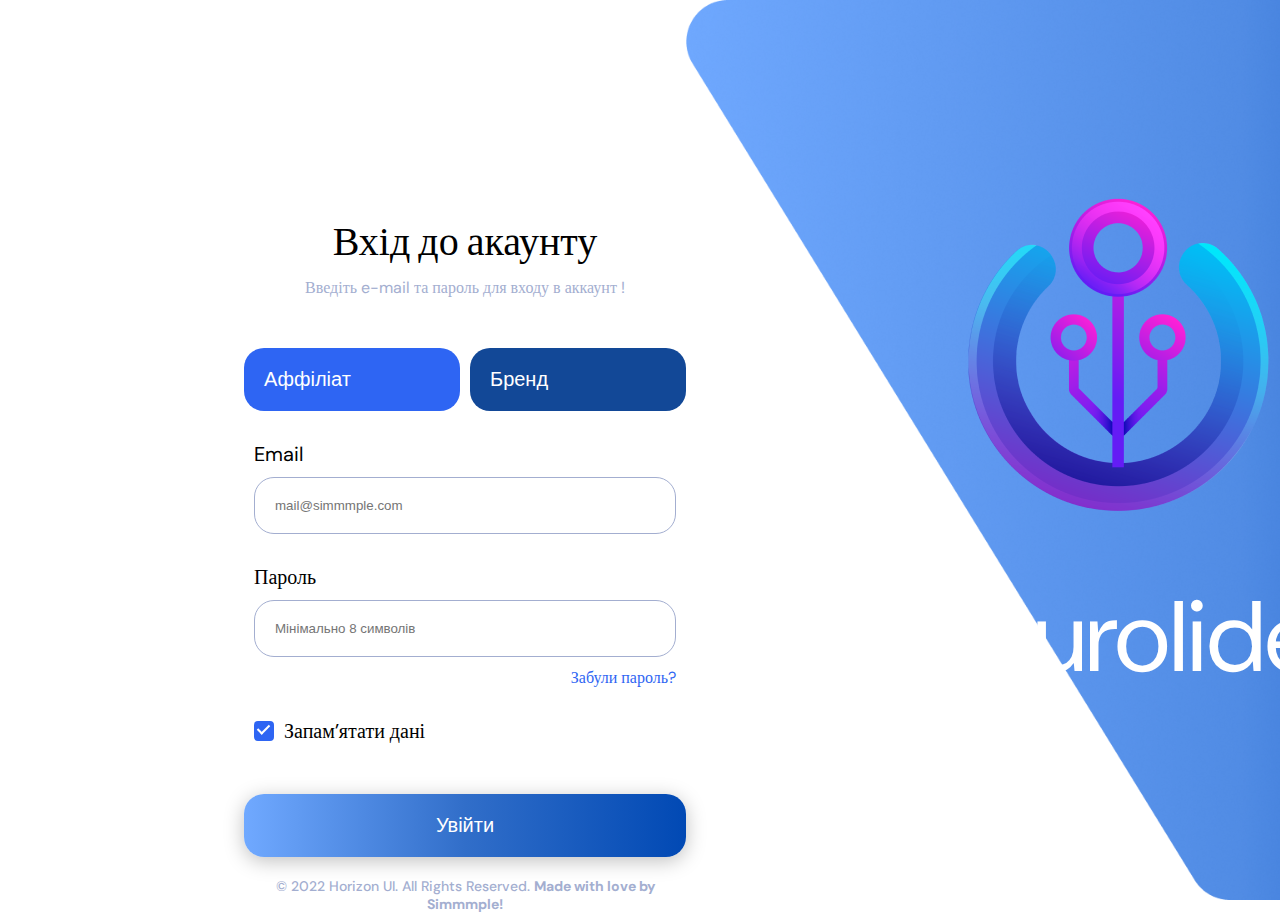
==== index.html @ 5d364bd2 "1 day" ====
<!DOCTYPE html>
<html lang="en">

<head>
    <meta charset="UTF-8">
    <meta name="viewport" content="width=device-width, initial-scale=1.0">
    <link rel="stylesheet" href="assets/css/auth.css">
    <title>Neurolide | Авторизація</title>
</head>

<body>

    <section class="auth">
        <div class="auth_block">
            <div class="auth_block-header">
                <h1>Вхід до акаунту</h1>
                <h5>Введіть e-mail та пароль для входу в аккаунт !</h5>
            </div>
            <div class="auth_block-select">
                <button class="btn_1 active">Аффіліат</button>
                <button class="btn_1 ">Бренд</button>
            </div>
            <div class="auth_block-form">
                <div class="email_input form">
                    <label for="email">Email</label>
                    <input type="email" id="email" placeholder="mail@simmmple.com">
                </div>
                <div class="paswd_input form">

                    <label for="pswd">Пароль</label>
                    <input type="password" id="pswd" placeholder="Мінімально 8 символів">
                    <span>Забули пароль?</span>
                </div>
                <div class="checkbox_input ">
                    <input type="checkbox" checked="checked" id="saveme" class="checkbox">
                    <label for="saveme">Запам’ятати дані
                    </label>

                </div>

            </div>
            <div class="auth_block-submtit">
                <button class="btn_submit">Увійти</button>
                <span>© 2022 Horizon UI. All Rights Reserved. <b>Made with love by Simmmple!</b></span>
            </div>
        </div>

        <div class="auth_logo">
            <div class="auth_backgorund">

            </div>
            <div class="logo"><img src="assets/img/mainLogo.png" alt="">
                <h1>Neurolide</h1>
            </div>

        </div>
    </section>

</body>

</html>
---- assets/css/auth.css ----
@import url("https://fonts.googleapis.com/css2?family=DM+Sans:ital,opsz,wght@0,9..40,100..1000;1,9..40,100..1000&display=swap");
* {
  margin: 0;
}

:-webkit-any(article, aside, nav, section) h1 {
  font-size: 1.5em;
  margin-block-start: 0;
  margin-block-end: 0;
}

body {
  font-family: Dm Sans !important;
}

.auth {
  width: 100%;
  height: 100vh;
  display: flex;
}

.auth .auth_block {
  display: flex;
  flex-direction: column;
  align-items: center;
  margin-top: 215px;
  margin-left: 244px;
}

.auth .auth_block .auth_block-header {
  margin-bottom: 50px;
}

.auth .auth_block .auth_block-header h1 {
  font-size: 40px;
  text-align: center;
  font-weight: 500;
}

.auth .auth_block .auth_block-header h5 {
  text-align: center;
  margin-top: 10px;
  font-weight: 400;
  font-size: 16px;
  color: #a3aed0;
}

.auth .auth_block .auth_block-select {
  display: flex;
  align-items: center;
  gap: 0 10px;
  margin-bottom: 30px;
}

.auth .auth_block .auth_block-select .btn_1 {
  padding: 20px;
  color: #fff;
  width: 216px;
  text-align: left;
  border-radius: 20px;
  background-color: #124897;
  outline: none;
  border: none;
  font-weight: 400;
  font-size: 20px;
  cursor: pointer;
}

.auth .auth_block .auth_block-select .active {
  background-color: #2e65f3;
}

.auth .auth_block .auth_block-form {
  display: flex;
  flex-direction: column;
  align-items: flex-start;
  margin-bottom: 50px;
}

.auth .auth_block .auth_block-form .form {
  display: flex;
  flex-direction: column;
}

.auth .auth_block .auth_block-form .form label {
  font-size: 20px;
}

.auth .auth_block .auth_block-form .form input {
  margin-top: 10px;
  width: 380px;
  padding: 20px;
  border-radius: 20px;
  outline: none;
  border: 1px solid #a3aed0;
}

.auth .auth_block .auth_block-form .paswd_input {
  margin: 30px 0;
}

.auth .auth_block .auth_block-form .paswd_input span {
  margin-top: 10px;
  text-align: right;
  font-size: 16px;
  color: #2e65f3;
}

.auth .auth_block .auth_block-form .checkbox_input {
  display: flex;
  align-items: center;
}

.auth .auth_block .auth_block-form .checkbox_input label {
  font-size: 20px;
}

.auth .auth_block .auth_block-form .checkbox_input .checkbox {
  display: none;
}

.auth .auth_block .auth_block-form .checkbox_input .checkbox + label {
  position: relative;
  padding-left: 30px;
  cursor: pointer;
}

.auth .auth_block .auth_block-form .checkbox_input .checkbox + label::before {
  content: "";
  position: absolute;
  left: 0;
  top: 50%;
  transform: translateY(-50%);
  width: 20px;
  height: 20px;
  background-color: #fff;
  border: 2px solid #2e65f3;
  border-radius: 4px;
  box-sizing: border-box;
  transition: background-color 0.3s, border-color 0.3s;
}

.auth .auth_block .auth_block-form .checkbox_input .checkbox + label::after {
  content: "";
  position: absolute;
  left: 6px;
  top: 10px;
  transform: translateY(-50%) rotate(45deg);
  width: 5px;
  height: 10px;
  border: solid #fff;
  border-width: 0 2px 2px 0;
  opacity: 0;
  transition: opacity 0.3s;
}

.auth .auth_block .auth_block-form .checkbox_input .checkbox:checked + label::before {
  background-color: #2e65f3;
  border-color: #2e65f3;
}

.auth .auth_block .auth_block-form .checkbox_input .checkbox:checked + label::after {
  opacity: 1;
}

.auth .auth_block .auth_block-submtit {
  display: flex;
  flex-direction: column;
}

.auth .auth_block .auth_block-submtit .btn_submit {
  background: linear-gradient(90deg, #70a9ff 0%, #316ec9 50%, #0149b4 100%);
  box-shadow: 0px 4px 20px 0px rgba(0, 0, 0, 0.25);
  padding: 20px 50px 20px 50px;
  border-radius: 20px;
  color: #fff;
  outline: none;
  border: none;
  margin-bottom: 20px;
  width: 100%;
  font-size: 20px;
}

.auth .auth_block .auth_block-submtit span {
  font-weight: 500;
  font-size: 14px;
  text-align: center;
  color: #a3aed0;
}

.auth .auth_logo {
  width: 100%;
  display: flex;
  justify-content: center;
  align-items: center;
  position: relative;
}

.auth .auth_logo .auth_backgorund {
  background: url(../img/auth_background.png);
  background-repeat: no-repeat;
  background-size: cover;
  width: 100%;
  height: 100%;
  position: absolute;
  right: 0;
}

.auth .auth_logo .logo {
  display: flex;
  align-items: center;
  flex-direction: column;
  z-index: 2;
  margin-right: -270px;
}

.auth .auth_logo .logo h1 {
  margin-top: 60px;
  font-size: 100px;
  font-weight: 400;
  color: #fff;
}
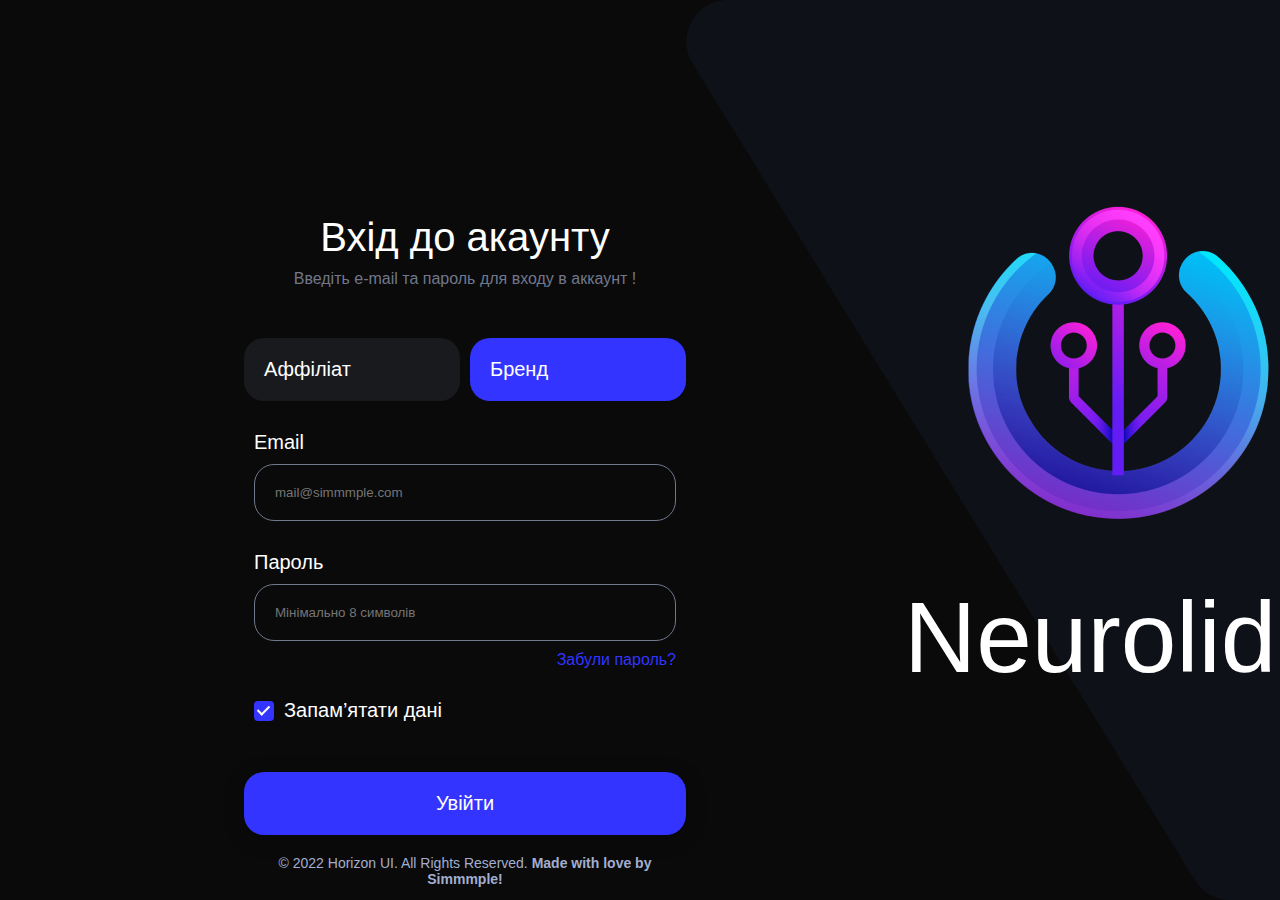
==== commit b140218d: "mini update" ====
--- a/index.html
+++ b/index.html
@@ -17,8 +17,10 @@
                 <h5>Введіть e-mail та пароль для входу в аккаунт !</h5>
             </div>
             <div class="auth_block-select">
-                <button class="btn_1 active">Аффіліат</button>
-                <button class="btn_1 ">Бренд</button>
+                <a href="reg_index.html"> <button class="btn_1 ">Аффіліат</button>
+                </a>
+                <a href="index.html"> <button class="btn_1 active">Бренд</button>
+                </a>
             </div>
             <div class="auth_block-form">
                 <div class="email_input form">
@@ -40,7 +42,8 @@
 
             </div>
             <div class="auth_block-submtit">
-                <button class="btn_submit">Увійти</button>
+                <a href="manager.html"> <button class="btn_submit">Увійти</button></a>
+
                 <span>© 2022 Horizon UI. All Rights Reserved. <b>Made with love by Simmmple!</b></span>
             </div>
         </div>
--- a/assets/css/auth.css
+++ b/assets/css/auth.css
@@ -1,6 +1,17 @@
-@import url("https://fonts.googleapis.com/css2?family=DM+Sans:ital,opsz,wght@0,9..40,100..1000;1,9..40,100..1000&display=swap");
 * {
   margin: 0;
+}
+
+@font-face {
+  font-family: "DM Sans", sans-serif;
+  src: url("https://fonts.googleapis.com/css2?family=DM+Sans:ital,opsz,wght@0,9..40,100..1000;1,9..40,100..1000&display=swap");
+  font-style: normal;
+}
+
+@font-face {
+  font-family: "Public Sans", sans-serif;
+  src: url("https://fonts.googleapis.com/css2?family=Public+Sans:ital,wght@0,100..900;1,100..900&display=swap");
+  font-style: normal;
 }
 
 :-webkit-any(article, aside, nav, section) h1 {
@@ -10,7 +21,8 @@
 }
 
 body {
-  font-family: Dm Sans !important;
+  font-family: "DM Sans", sans-serif;
+  background: #0a0a0a;
 }
 
 .auth {
@@ -35,6 +47,7 @@
   font-size: 40px;
   text-align: center;
   font-weight: 500;
+  color: #fff;
 }
 
 .auth .auth_block .auth_block-header h5 {
@@ -42,7 +55,7 @@
   margin-top: 10px;
   font-weight: 400;
   font-size: 16px;
-  color: #a3aed0;
+  color: #71788c;
 }
 
 .auth .auth_block .auth_block-select {
@@ -58,7 +71,7 @@
   width: 216px;
   text-align: left;
   border-radius: 20px;
-  background-color: #124897;
+  background: #181a1e;
   outline: none;
   border: none;
   font-weight: 400;
@@ -67,7 +80,7 @@
 }
 
 .auth .auth_block .auth_block-select .active {
-  background-color: #2e65f3;
+  background: #3334ff;
 }
 
 .auth .auth_block .auth_block-form {
@@ -84,15 +97,17 @@
 
 .auth .auth_block .auth_block-form .form label {
   font-size: 20px;
+  color: #fff;
 }
 
 .auth .auth_block .auth_block-form .form input {
   margin-top: 10px;
   width: 380px;
   padding: 20px;
+  background: transparent;
   border-radius: 20px;
   outline: none;
-  border: 1px solid #a3aed0;
+  border: 1px solid #71788c;
 }
 
 .auth .auth_block .auth_block-form .paswd_input {
@@ -103,7 +118,7 @@
   margin-top: 10px;
   text-align: right;
   font-size: 16px;
-  color: #2e65f3;
+  color: #3334ff;
 }
 
 .auth .auth_block .auth_block-form .checkbox_input {
@@ -123,6 +138,7 @@
   position: relative;
   padding-left: 30px;
   cursor: pointer;
+  color: #fff;
 }
 
 .auth .auth_block .auth_block-form .checkbox_input .checkbox + label::before {
@@ -156,8 +172,8 @@
 }
 
 .auth .auth_block .auth_block-form .checkbox_input .checkbox:checked + label::before {
-  background-color: #2e65f3;
-  border-color: #2e65f3;
+  background-color: #3334ff;
+  border-color: #3334ff;
 }
 
 .auth .auth_block .auth_block-form .checkbox_input .checkbox:checked + label::after {
@@ -170,7 +186,7 @@
 }
 
 .auth .auth_block .auth_block-submtit .btn_submit {
-  background: linear-gradient(90deg, #70a9ff 0%, #316ec9 50%, #0149b4 100%);
+  background: #3334ff;
   box-shadow: 0px 4px 20px 0px rgba(0, 0, 0, 0.25);
   padding: 20px 50px 20px 50px;
   border-radius: 20px;
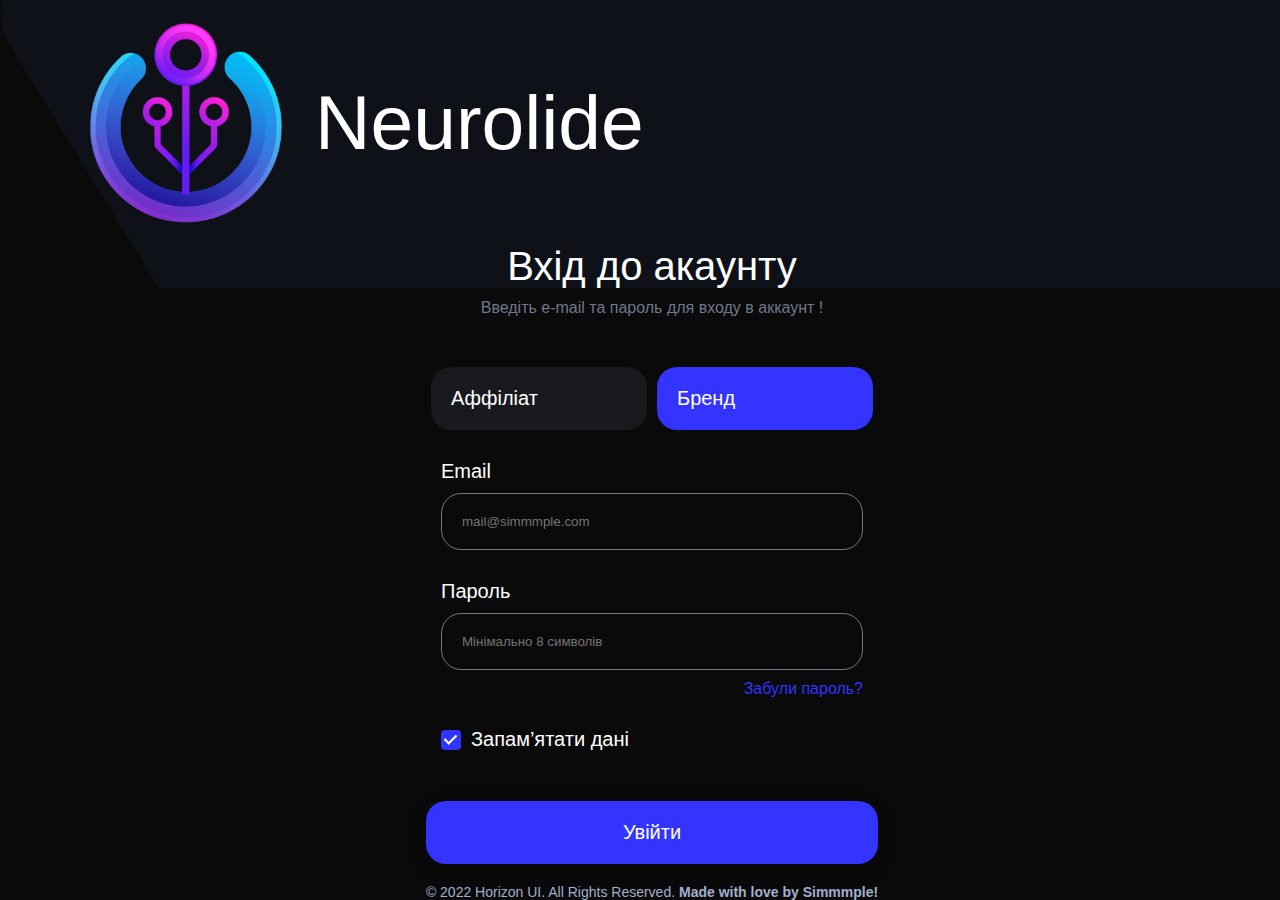
==== commit 91587b3a: "mobile update 2" ====
--- a/index.html
+++ b/index.html
@@ -5,6 +5,7 @@
     <meta charset="UTF-8">
     <meta name="viewport" content="width=device-width, initial-scale=1.0">
     <link rel="stylesheet" href="assets/css/auth.css">
+    <link rel="stylesheet" href="assets/css/response.css">
     <title>Neurolide | Авторизація</title>
 </head>
 
--- a/assets/css/auth.css
+++ b/assets/css/auth.css
@@ -233,7 +233,11 @@
 
 .auth .auth_logo .logo h1 {
   margin-top: 60px;
-  font-size: 100px;
+  font-size: clamp(42px, 6vw, 100px);
   font-weight: 400;
   color: #fff;
 }
+
+.auth .auth_logo .logo img {
+  width: clamp(90px, 15vw, 300px);
+}
--- a/assets/css/response.css
+++ b/assets/css/response.css
@@ -0,0 +1,371 @@
+* {
+  margin: 0;
+}
+
+@media screen and (max-width: 1500px) {
+  .balance .main_block .payment_method,
+  .balance .main_block .private_balance,
+  .balance .main_block .history_payment {
+    margin-left: 40px;
+  }
+}
+
+@media screen and (max-width: 1280px) {
+  .manager_view,
+  .users,
+  .media,
+  .offering,
+  .balance,
+  .support,
+  .profile_view {
+    flex-direction: column;
+  }
+  .manager_view .aside_nav,
+  .users .aside_nav,
+  .media .aside_nav,
+  .offering .aside_nav,
+  .balance .aside_nav,
+  .support .aside_nav,
+  .profile_view .aside_nav {
+    display: none;
+  }
+  .manager_view .aside_nav-mobile,
+  .users .aside_nav-mobile,
+  .media .aside_nav-mobile,
+  .offering .aside_nav-mobile,
+  .balance .aside_nav-mobile,
+  .support .aside_nav-mobile,
+  .profile_view .aside_nav-mobile {
+    display: flex;
+    justify-content: space-between;
+    align-items: center;
+    background: black;
+    padding: 11px 12px;
+    z-index: 20;
+  }
+  .manager_view .aside_nav-mobile .logo,
+  .users .aside_nav-mobile .logo,
+  .media .aside_nav-mobile .logo,
+  .offering .aside_nav-mobile .logo,
+  .balance .aside_nav-mobile .logo,
+  .support .aside_nav-mobile .logo,
+  .profile_view .aside_nav-mobile .logo {
+    display: flex;
+    align-items: center;
+    gap: 0 12px;
+  }
+  .manager_view .aside_nav-mobile .logo p,
+  .users .aside_nav-mobile .logo p,
+  .media .aside_nav-mobile .logo p,
+  .offering .aside_nav-mobile .logo p,
+  .balance .aside_nav-mobile .logo p,
+  .support .aside_nav-mobile .logo p,
+  .profile_view .aside_nav-mobile .logo p {
+    color: #fff;
+  }
+  .manager_view .bottom_support,
+  .users .bottom_support,
+  .media .bottom_support,
+  .offering .bottom_support,
+  .balance .bottom_support,
+  .support .bottom_support,
+  .profile_view .bottom_support {
+    display: flex;
+    background: black;
+    padding: 11px 12px;
+    position: fixed;
+    bottom: 0;
+    z-index: 2;
+    width: 100%;
+  }
+  .manager_view .bottom_support img,
+  .users .bottom_support img,
+  .media .bottom_support img,
+  .offering .bottom_support img,
+  .balance .bottom_support img,
+  .support .bottom_support img,
+  .profile_view .bottom_support img {
+    width: 20px;
+  }
+  .manager_view .main_block .header_nav,
+  .users .main_block .header_nav,
+  .media .main_block .header_nav,
+  .offering .main_block .header_nav,
+  .balance .main_block .header_nav,
+  .support .main_block .header_nav,
+  .profile_view .main_block .header_nav {
+    display: none;
+  }
+  .auth,
+  .reg {
+    flex-direction: column-reverse;
+  }
+  .auth .auth_block,
+  .auth .reg_block,
+  .reg .auth_block,
+  .reg .reg_block {
+    margin-top: 21px;
+    margin-left: 24px;
+  }
+  .auth .auth_logo,
+  .auth .reg_logo,
+  .reg .auth_logo,
+  .reg .reg_logo {
+    justify-content: start;
+    padding-left: 90px;
+  }
+  .auth .auth_logo .logo,
+  .auth .reg_logo .logo,
+  .reg .auth_logo .logo,
+  .reg .reg_logo .logo {
+    align-items: center;
+    gap: 0 33px;
+    flex-direction: row;
+  }
+  .auth .auth_logo .logo h1,
+  .auth .reg_logo .logo h1,
+  .reg .auth_logo .logo h1,
+  .reg .reg_logo .logo h1 {
+    margin-top: 0;
+  }
+  .auth .auth_logo .auth_backgorund,
+  .auth .auth_logo .reg_backgorund,
+  .auth .reg_logo .auth_backgorund,
+  .auth .reg_logo .reg_backgorund,
+  .reg .auth_logo .auth_backgorund,
+  .reg .auth_logo .reg_backgorund,
+  .reg .reg_logo .auth_backgorund,
+  .reg .reg_logo .reg_backgorund {
+    height: 331px;
+    z-index: -1;
+  }
+}
+
+@media screen and (max-width: 1110px) {
+  .manager_view .main_block .media_head,
+  .manager_view .main_block .media_list-head,
+  .manager_view .main_block .media_list,
+  .profile_view .main_block .media_head,
+  .profile_view .main_block .media_list-head,
+  .profile_view .main_block .media_list,
+  .media .main_block .media_head,
+  .media .main_block .media_list-head,
+  .media .main_block .media_list {
+    display: none;
+  }
+  .manager_view .main_block .media_list-mobile,
+  .profile_view .main_block .media_list-mobile,
+  .media .main_block .media_list-mobile {
+    display: block;
+  }
+  .manager_view .main_block .user,
+  .profile_view .main_block .user,
+  .media .main_block .user {
+    justify-content: center;
+  }
+  .manager_view .main_block .user .user_info,
+  .profile_view .main_block .user .user_info,
+  .media .main_block .user .user_info {
+    max-width: 100%;
+  }
+  .manager_view .main_block .user .user_static,
+  .profile_view .main_block .user .user_static,
+  .media .main_block .user .user_static {
+    display: none;
+  }
+}
+
+@media screen and (max-width: 97px) {
+  .manager_view .name_page,
+  .users .name_page,
+  .media .name_page,
+  .offering .name_page,
+  .balance .name_page,
+  .support .name_page,
+  .profile_view .name_page {
+    display: block;
+  }
+  .manager_view .accordion,
+  .users .accordion,
+  .media .accordion,
+  .offering .accordion,
+  .balance .accordion,
+  .support .accordion,
+  .profile_view .accordion {
+    display: none;
+  }
+  .manager_view .select_page,
+  .users .select_page,
+  .media .select_page,
+  .offering .select_page,
+  .balance .select_page,
+  .support .select_page,
+  .profile_view .select_page {
+    display: flex;
+  }
+  .manager_view .main_block .user_list-mobile,
+  .users .main_block .user_list-mobile,
+  .media .main_block .user_list-mobile,
+  .offering .main_block .user_list-mobile,
+  .balance .main_block .user_list-mobile,
+  .support .main_block .user_list-mobile,
+  .profile_view .main_block .user_list-mobile {
+    display: flex;
+    flex-direction: column;
+    margin-bottom: 57px;
+  }
+  .manager_view .main_block .users_list,
+  .manager_view .main_block .users_list-head,
+  .users .main_block .users_list,
+  .users .main_block .users_list-head,
+  .media .main_block .users_list,
+  .media .main_block .users_list-head,
+  .offering .main_block .users_list,
+  .offering .main_block .users_list-head,
+  .balance .main_block .users_list,
+  .balance .main_block .users_list-head,
+  .support .main_block .users_list,
+  .support .main_block .users_list-head,
+  .profile_view .main_block .users_list,
+  .profile_view .main_block .users_list-head {
+    display: none;
+  }
+  .manager_view .main_block .payment_method,
+  .manager_view .main_block .private_balance,
+  .manager_view .main_block .history_payment,
+  .users .main_block .payment_method,
+  .users .main_block .private_balance,
+  .users .main_block .history_payment,
+  .media .main_block .payment_method,
+  .media .main_block .private_balance,
+  .media .main_block .history_payment,
+  .offering .main_block .payment_method,
+  .offering .main_block .private_balance,
+  .offering .main_block .history_payment,
+  .balance .main_block .payment_method,
+  .balance .main_block .private_balance,
+  .balance .main_block .history_payment,
+  .support .main_block .payment_method,
+  .support .main_block .private_balance,
+  .support .main_block .history_payment,
+  .profile_view .main_block .payment_method,
+  .profile_view .main_block .private_balance,
+  .profile_view .main_block .history_payment {
+    display: none;
+  }
+  .manager_view .user_background,
+  .users .user_background,
+  .media .user_background,
+  .offering .user_background,
+  .balance .user_background,
+  .support .user_background,
+  .profile_view .user_background {
+    display: none;
+  }
+}
+
+@media screen and (max-width: 590px) {
+  .manager_view .main_block .user,
+  .users .main_block .user,
+  .media .main_block .user,
+  .offering .main_block .user,
+  .balance .main_block .user,
+  .support .main_block .user,
+  .profile_view .main_block .user {
+    margin-left: 10px;
+  }
+  .manager_view .main_block .user .user_info .user_avatar,
+  .users .main_block .user .user_info .user_avatar,
+  .media .main_block .user .user_info .user_avatar,
+  .offering .main_block .user .user_info .user_avatar,
+  .balance .main_block .user .user_info .user_avatar,
+  .support .main_block .user .user_info .user_avatar,
+  .profile_view .main_block .user .user_info .user_avatar {
+    width: 61px;
+    margin-left: 20px;
+    height: 61px;
+  }
+  .manager_view .main_block .user .user_info .user_btn,
+  .users .main_block .user .user_info .user_btn,
+  .media .main_block .user .user_info .user_btn,
+  .offering .main_block .user .user_info .user_btn,
+  .balance .main_block .user .user_info .user_btn,
+  .support .main_block .user .user_info .user_btn,
+  .profile_view .main_block .user .user_info .user_btn {
+    margin-right: 15px;
+  }
+  .manager_view .main_block .payment_method-mobile .payment_method-cards .card,
+  .users .main_block .payment_method-mobile .payment_method-cards .card,
+  .media .main_block .payment_method-mobile .payment_method-cards .card,
+  .offering .main_block .payment_method-mobile .payment_method-cards .card,
+  .balance .main_block .payment_method-mobile .payment_method-cards .card,
+  .support .main_block .payment_method-mobile .payment_method-cards .card,
+  .profile_view .main_block .payment_method-mobile .payment_method-cards .card {
+    width: 288px;
+    height: 184px;
+  }
+  .manager_view .main_block .payment_method-mobile .payment_method-cards .card .card_header,
+  .users .main_block .payment_method-mobile .payment_method-cards .card .card_header,
+  .media .main_block .payment_method-mobile .payment_method-cards .card .card_header,
+  .offering .main_block .payment_method-mobile .payment_method-cards .card .card_header,
+  .balance .main_block .payment_method-mobile .payment_method-cards .card .card_header,
+  .support .main_block .payment_method-mobile .payment_method-cards .card .card_header,
+  .profile_view .main_block .payment_method-mobile .payment_method-cards .card .card_header {
+    margin-bottom: 44px;
+    padding-top: 10px;
+  }
+  .manager_view .main_block .payment_method-mobile .payment_method-cards .card .card_main,
+  .users .main_block .payment_method-mobile .payment_method-cards .card .card_main,
+  .media .main_block .payment_method-mobile .payment_method-cards .card .card_main,
+  .offering .main_block .payment_method-mobile .payment_method-cards .card .card_main,
+  .balance .main_block .payment_method-mobile .payment_method-cards .card .card_main,
+  .support .main_block .payment_method-mobile .payment_method-cards .card .card_main,
+  .profile_view .main_block .payment_method-mobile .payment_method-cards .card .card_main {
+    margin-bottom: 10px;
+  }
+  .manager_view .main_block .payment_method-mobile .payment_method-cards .card .card_footer,
+  .users .main_block .payment_method-mobile .payment_method-cards .card .card_footer,
+  .media .main_block .payment_method-mobile .payment_method-cards .card .card_footer,
+  .offering .main_block .payment_method-mobile .payment_method-cards .card .card_footer,
+  .balance .main_block .payment_method-mobile .payment_method-cards .card .card_footer,
+  .support .main_block .payment_method-mobile .payment_method-cards .card .card_footer,
+  .profile_view .main_block .payment_method-mobile .payment_method-cards .card .card_footer {
+    gap: unset;
+    justify-content: space-between;
+    padding-bottom: 10px;
+    width: 100%;
+  }
+}
+
+@media screen and (max-width: 400px) {
+  .manager_view .main_block .user,
+  .users .main_block .user,
+  .media .main_block .user,
+  .offering .main_block .user,
+  .balance .main_block .user,
+  .support .main_block .user,
+  .profile_view .main_block .user {
+    margin: 0 5px;
+  }
+  .manager_view .main_block .user .user_info .user_info-list,
+  .users .main_block .user .user_info .user_info-list,
+  .media .main_block .user .user_info .user_info-list,
+  .offering .main_block .user .user_info .user_info-list,
+  .balance .main_block .user .user_info .user_info-list,
+  .support .main_block .user .user_info .user_info-list,
+  .profile_view .main_block .user .user_info .user_info-list {
+    display: flex;
+    flex-direction: column-reverse;
+  }
+  .manager_view .main_block .user .user_info .user_info-list .user_avatar,
+  .users .main_block .user .user_info .user_info-list .user_avatar,
+  .media .main_block .user .user_info .user_info-list .user_avatar,
+  .offering .main_block .user .user_info .user_info-list .user_avatar,
+  .balance .main_block .user .user_info .user_info-list .user_avatar,
+  .support .main_block .user .user_info .user_info-list .user_avatar,
+  .profile_view .main_block .user .user_info .user_info-list .user_avatar {
+    margin: 0 0 20px 0;
+    width: 100px;
+    height: 100px;
+  }
+}
